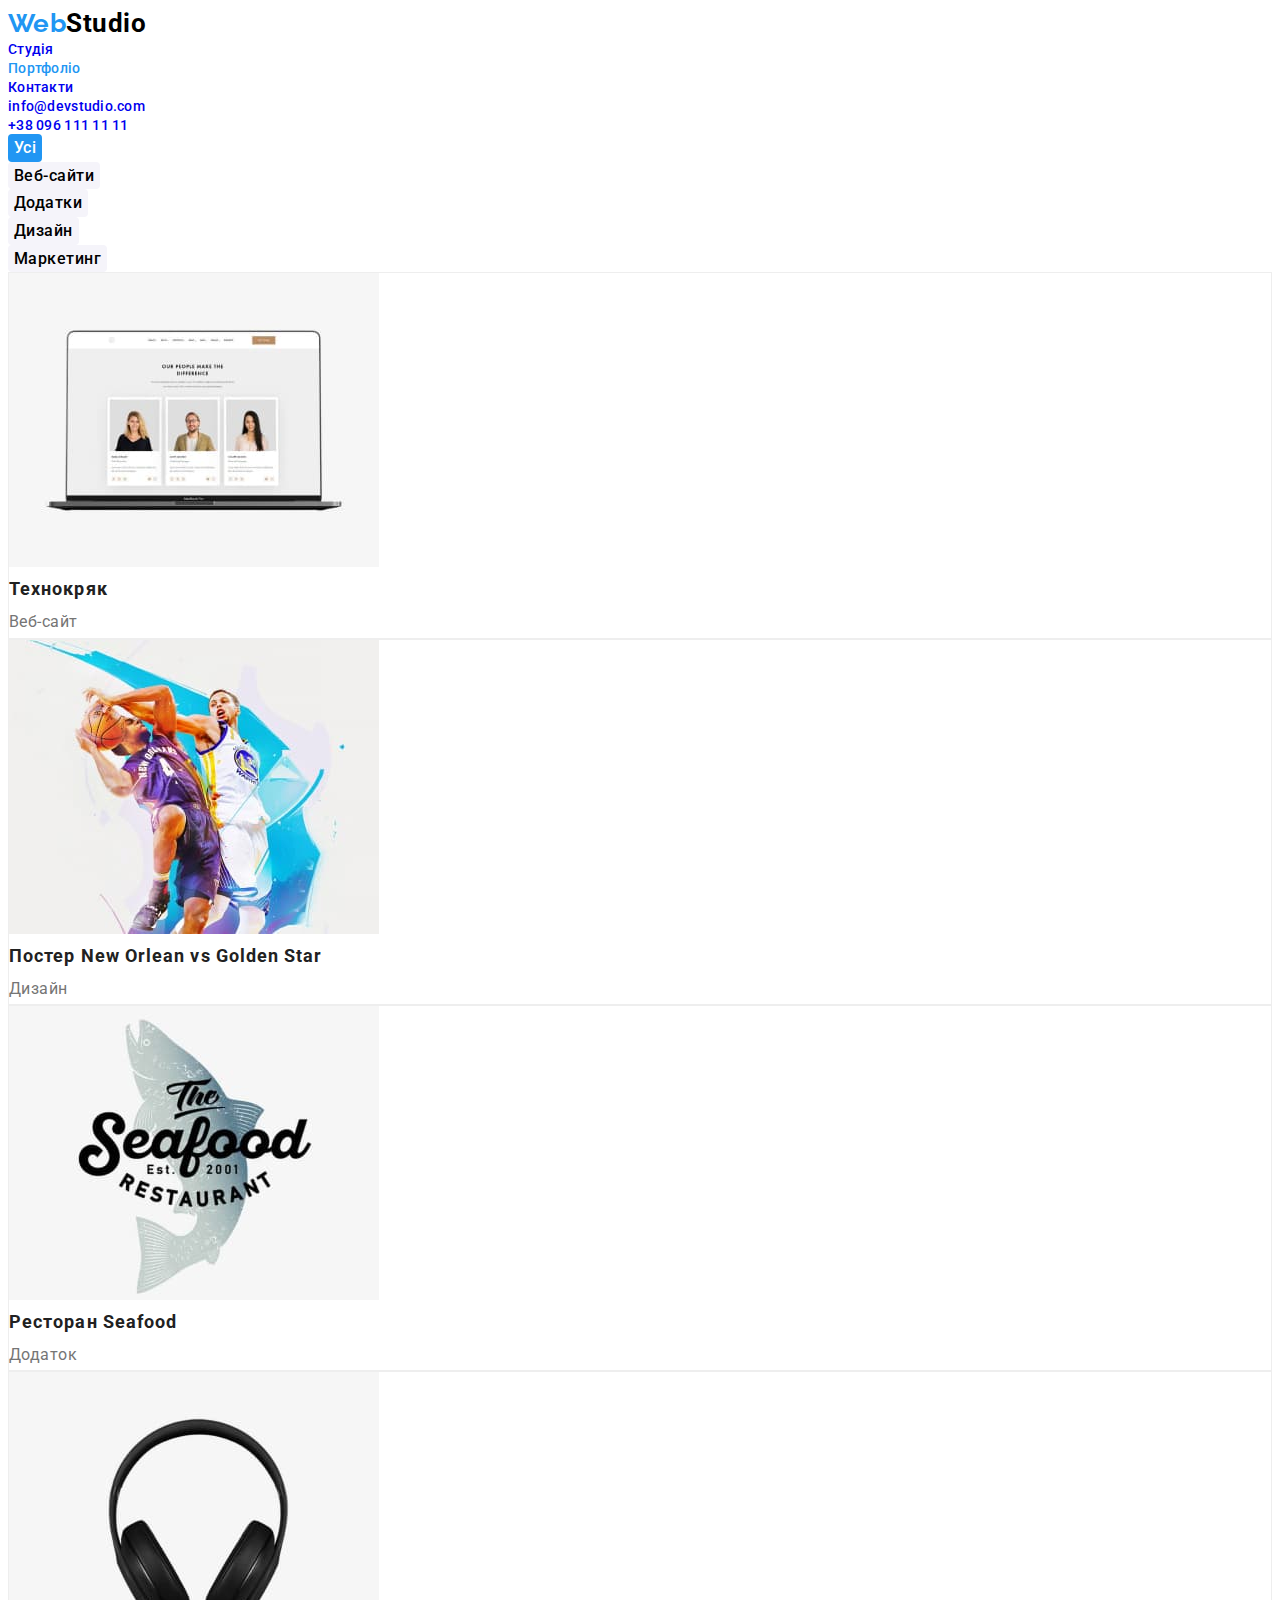
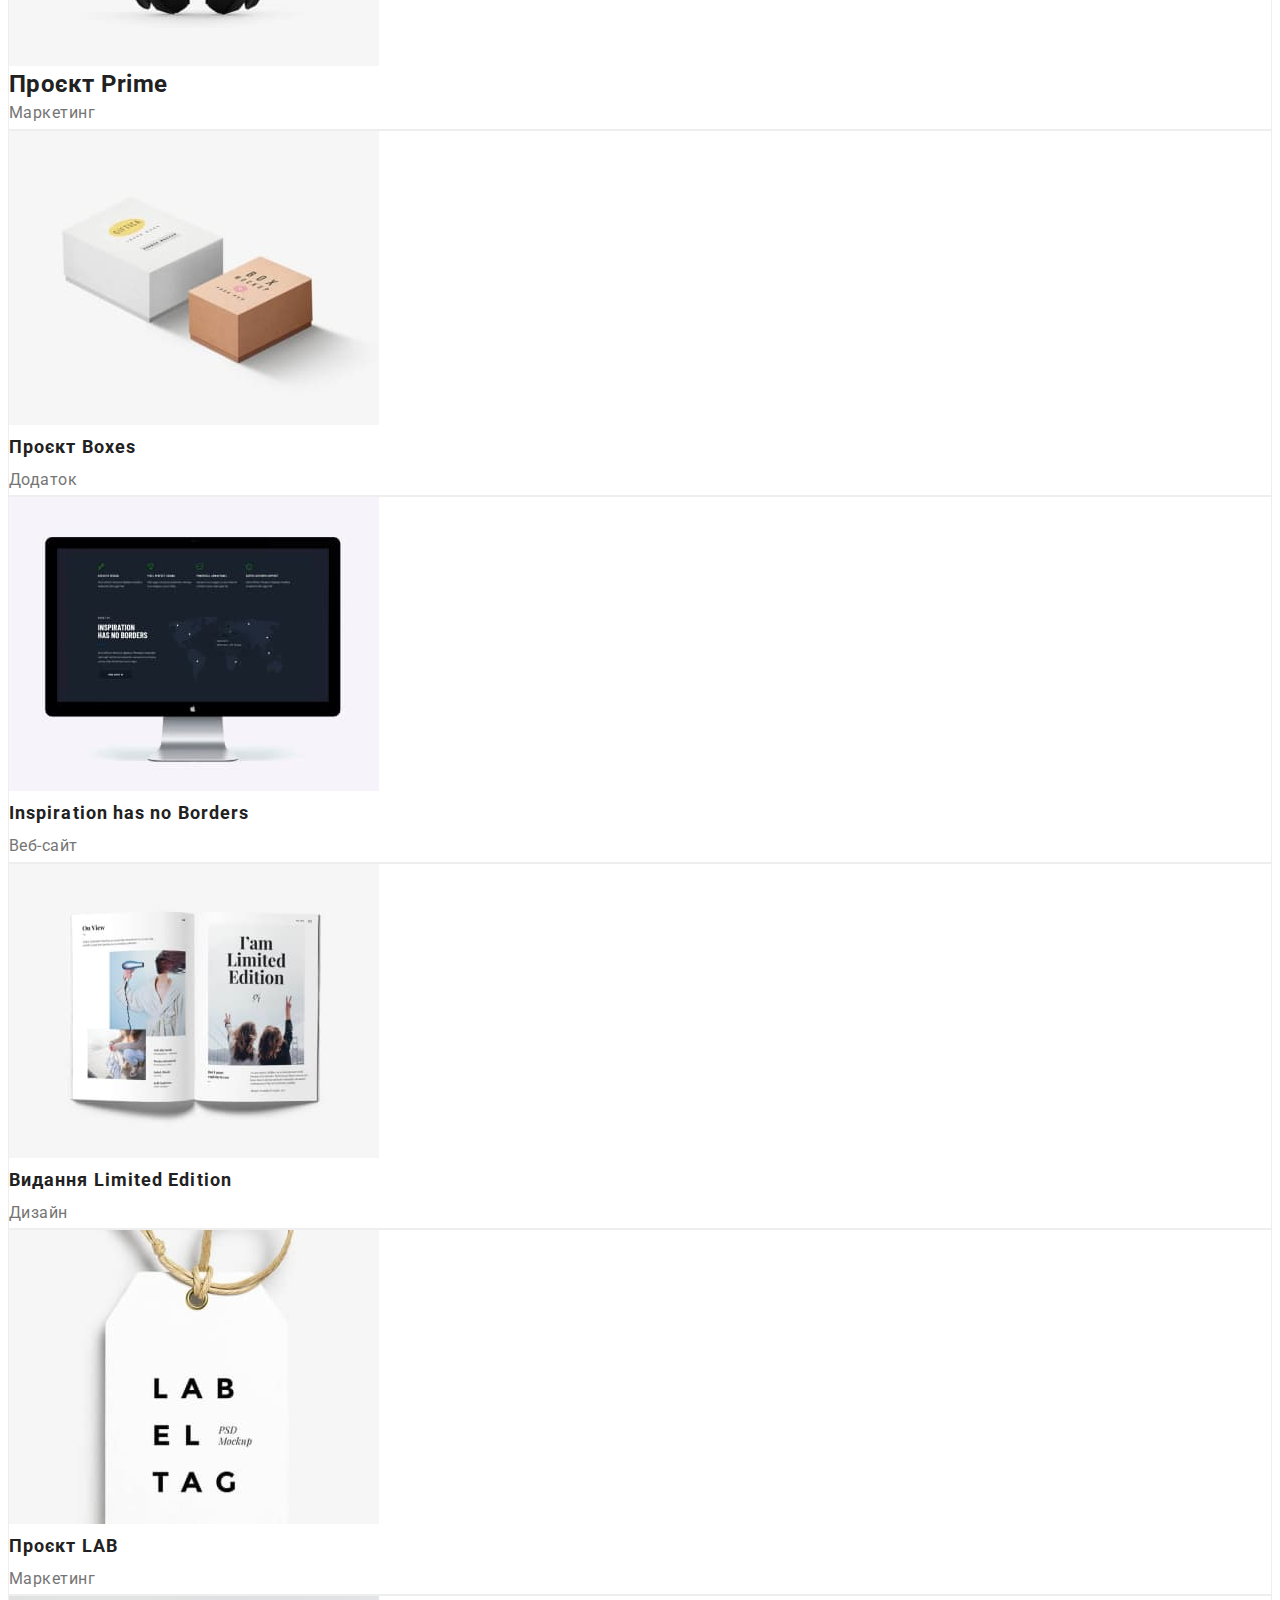
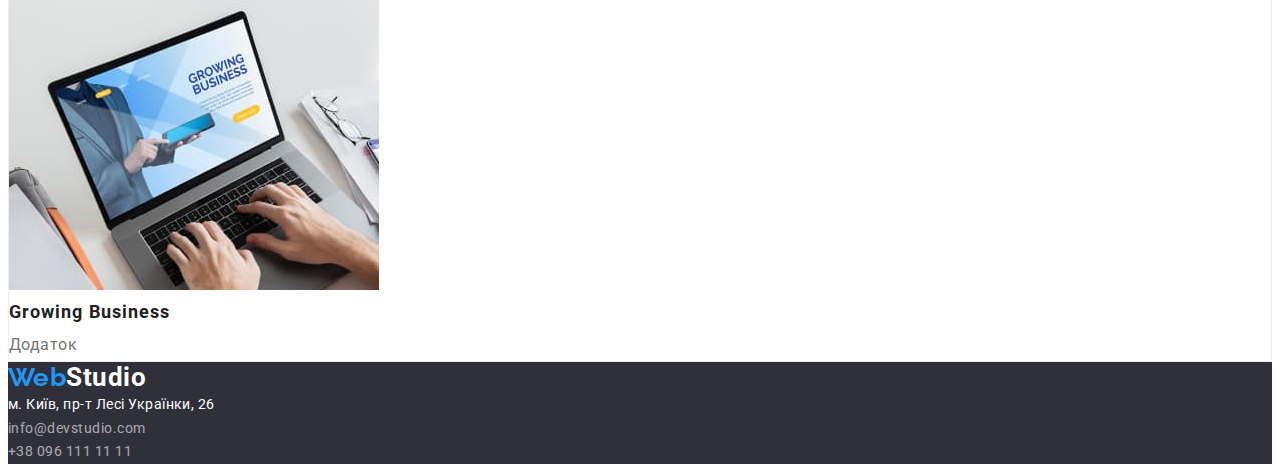
==== portfolio.html @ 6755518f "Initial commit" ====
<!DOCTYPE html>
<html lang="uk">
  <head>
    <meta charset="UTF-8" />
    <meta http-equiv="X-UA-Compatible" content="IE=edge" />
    <meta name="viewport" content="width=device-width, initial-scale=1.0" />
    <title>Portfolio</title>
    <link rel="preconnect" href="https://fonts.gstatic.com" crossorigin />
    <link
      href="https://fonts.googleapis.com/css2?family=Oleo+Script&family=Raleway:wght@700&family=Roboto:wght@400;500;700;900&display=swap"
      rel="stylesheet"
    />
    <link
      rel="stylesheet"
      href="cdnjs.cloudflare.com/ajax/libs/modern-normalize/1.1.0/modern-normalize.min.css"
      integrity="sha512-wpPYUAdjBVSE4KJnH1VR1HeZfpl1ub8YT/NKx4PuQ5NmX2tKuGu6U/JRp5y+Y8XG2tV+wKQpNHVUX03MfMFn9Q=="
      crossorigin="anonymous"
      referrerpolicy="no-referrer"
    />
    <link rel="stylesheet" href="./css/style.css" />
  </head>
  <body>
    <header class="header">
      <nav>
        <a href="./index.html" class="nav-logo link"><span class="nav-span">Web</span>Studio</a>
        <ul class="list">
          <li class="nav-list-item">
            <a href="./index.html" class="nav-list-link nav link">Студія</a>
          </li>
          <li class="nav-list-item">
            <a href="./portfolio.html" class="nav-list-link nav active link">Портфоліо</a>
          </li>
          <li class="nav-list-item"><a href="#" class="nav-list-link nav link">Контакти</a></li>
        </ul>
      </nav>
      <ul class="list">
        <li class="nav-list-item">
          <a href="mailto:info@devstudio.com" class="mail nav link"> info@devstudio.com</a>
        </li>
        <li class="nav-list-item">
          <a href="tel:+380961111111" class="tel nav link">+38 096 111 11 11</a>
        </li>
      </ul>
    </header>
    <main>
      <section class="cards">
        <h1 class="visually-hidden">Портфоліо</h1>
        <ul class="list">
          <li class="btn-list-item"><button type="button" class="btn-one btn current-btn">Усі</button></li>
          <li class="btn-list-item">
            <button type="button" class="btn-two btn">Веб-сайти</button>
          </li>
          <li class="btn-list-item">
            <button type="button" class="btn-three btn">Додатки</button>
          </li>
          <li class="btn-list-item">
            <button type="button" class="btn-four btn">Дизайн</button>
          </li>
          <li class="btn-list-item">
            <button type="button" class="btn-five btn">Маркетинг</button>
          </li>
        </ul>

        <ul class="list">
          <li class="cards-list-item">
            <img src="./images/portfolio/laptop.jpg" alt="laptop" width="370" />
            <h2 class="cards-list-header">Технокряк</h2>
            <p class="cards-list-subtitle">Веб-сайт</p>
          </li>
          <li class="cards-list-item">
            <img src="./images/portfolio/basketball.jpg" alt="poster" width="370" />
            <h2 class="cards-list-header">Постер New Orlean vs Golden Star</h2>
            <p class="cards-list-subtitle">Дизайн</p>
          </li>
          <li class="cards-list-item">
            <img src="./images/portfolio/seefood.jpg" alt="restaurant-logo" width="370" />
            <h2 class="cards-list-header">Ресторан Seafood</h2>
            <p class="cards-list-subtitle">Додаток</p>
          </li>
          <li class="cards-list-item">
            <img src="./images/portfolio/headphones.jpg" alt="headphones" width="370" />
            <h2>Проєкт Prime</h2>
            <p class="cards-list-subtitle">Маркетинг</p>
          </li>
          <li class="cards-list-item">
            <img src="./images/portfolio/box.jpg" alt="box" width="370" />
            <h2 class="cards-list-header">Проєкт Boxes</h2>
            <p class="cards-list-subtitle">Додаток</p>
          </li>
          <li class="cards-list-item">
            <img src="./images/portfolio/monitor.jpg" alt="monitor" width="370" />
            <h2 class="cards-list-header">Inspiration has no Borders</h2>
            <p class="cards-list-subtitle">Веб-сайт</p>
          </li>
          <li class="cards-list-item">
            <img src="./images/portfolio/book.jpg" alt="book" width="370" />
            <h2 class="cards-list-header">Видання Limited Edition</h2>
            <p class="cards-list-subtitle">Дизайн</p>
          </li>
          <li class="cards-list-item">
            <img src="./images/portfolio/tag.jpg" alt="tag" width="370" />
            <h2 class="cards-list-header">Проєкт LAB</h2>
            <p class="cards-list-subtitle">Маркетинг</p>
          </li>
          <li class="cards-list-item">
            <img src="./images/portfolio/mackbook.jpg" alt="mackbook" width="370" />
            <h2 class="cards-list-header">Growing Business</h2>
            <p class="cards-list-subtitle">Додаток</p>
          </li>
        </ul>
      </section>
    </main>

    <footer class="footer">
      <a href="./index.html" class="footer-logo link"><span class="footer-span">Web</span>Studio</a>
      <address class="address">
        <ul class="list">
          <li class="footer-list-item">
            <a
              href="https://www.google.com/maps/place/%D0%B1%D1%83%D0%BB%D1%8C%D0%B2%D0%B0%D1%80+%D0%9B%D0%B5%D1%81%D1%96+%D0%A3%D0%BA%D1%80%D0%B0%D1%97%D0%BD%D0%BA%D0%B8,+26,+%D0%9A%D0%B8%D1%97%D0%B2,+%D0%A3%D0%BA%D1%80%D0%B0%D1%97%D0%BD%D0%B0,+02000/@50.4265807,30.5361971,17z/data=!3m1!4b1!4m5!3m4!1s0x40d4cf0e033ecbe9:0x57a4dffefec77da0!8m2!3d50.4265807!4d30.5383858"
              class="footer-list-address f-nav link"
              target="_blank"
              rel="noopener noreferrer nofollow"
              >м. Київ, пр-т Лесі Українки, 26</a
            >
          </li>

          <li class="footer-list-item">
            <a href="mailto:info@devstudio.com" class="footer-list-link f-nav link" lang="en">info@devstudio.com</a>
          </li>
          <li class="footer-list-item">
            <a href="tel:+380961111111" class="footer-list-link f-nav link">+38 096 111 11 11</a>
          </li>
        </ul>
      </address>
    </footer>
  </body>
</html>
---- css/style.css ----
:root {
  /* color */
  --main-dark: #212121;
  --main-light: #757575;
  --main-white: #ffffff;
  --main-hover: #2196f3;
  --btn-light: #f5f4fa;
  --bg-sol: #2f303a;

  --main-background-color: #e5e5e5;
  --card-border-color: #eeeeee;

  --main-font: 'Roboto', sans-serif;
  --secondary-font: 'Raleway', sans-serif;
}
/* reset */
h1,
h2,
h3,
ul,
li,
p {
  margin: 0;
  padding: 0;
}
body {
  font-family: var(--main-font);
  color: var(--main-dark);
  letter-spacing: 0.03em;
}
.list {
  list-style: none;
}
.link {
  text-decoration: none;
}
/* header */
.header-container {
  border-bottom: 1px solid #ececec;
}
.container {
  width: 1200px;
  padding-left: 15px;
  padding-right: 15px;
  margin-left: auto;
  margin-right: auto;

  outline: 2px solid red;
}
.nav-container {
}
.nav-logo {
  font-weight: 700;
  font-size: 26px;
  line-height: 1.2;

  color: #000;
}
.nav-span {
  font-family: var(--secondary-font);

  color: var(--main-hover);
}
.nav {
  font-weight: 500;
  font-size: 14px;
  line-height: 1.2;
  letter-spacing: 0.02em;
}
.nav-list {
}
.nav-list__item {
}
.nav-list__link {
  color: var(--main-dark);
}
.contact-list__mail {
  color: var(--main-light);
}
.contact-list__tel {
  color: var(--main-light);
}
.nav:focus,
.nav:hover,
.active {
  color: var(--main-hover);
}
/* main */
/* solutions */
.solutions {
  background-color: var(--bg-sol);
}
.solutions-header {
  font-weight: 900;
  font-size: 44px;
  line-height: 1.4;
  text-align: center;
  letter-spacing: 0.06em;
  text-transform: uppercase;

  color: #ffffff;
}
.solutions-button {
  font-family: var(--main-font);
  cursor: pointer;
  font-weight: 700;
  font-size: 16px;
  line-height: 1.9;
  letter-spacing: 0.06em;

  box-shadow: 0px 4px 4px rgba(0, 0, 0, 0.15);
  border-radius: 4px;
  border: none;

  color: #ffffff;
  background-color: var(--main-hover);
}
.solutions-button:hover,
.solutions-button:focus {
  background-color: #188ce8;
}
/* advantages */
.visually-hidden {
  position: absolute;
  white-space: nowrap;
  width: 1px;
  height: 1px;
  overflow: hidden;
  border: 0;
  padding: 0;
  clip: rect(0 0 0 0);
  clip-path: inset(50%);
  margin: -1px;
}
.advantages {
}
.list {
}
.advantages-list-item {
}
.advantages-header {
  font-weight: 700;
  font-size: 14px;
  line-height: 1.2;
  text-transform: uppercase;
}
.advantages-subtitle {
  font-size: 14px;
  line-height: 1.7;

  color: var(--main-light);
}
/* work */
.work-header {
  font-weight: 700;
  font-size: 36px;
  line-height: 1.2;
  text-align: center;

  color: #212121;
}
.list {
}
.work-list-item {
}
/* team */
.team {
  background-color: #f5f4fa;
}
.team-header {
  font-weight: 700;
  font-size: 36px;
  line-height: 1.2;
  text-align: center;
  letter-spacing: 0.03em;
}
.list {
}
.team-list-item {
  box-shadow: 0px 1px 3px rgba(0, 0, 0, 0.12), 0px 1px 1px rgba(0, 0, 0, 0.14), 0px 2px 1px rgba(0, 0, 0, 0.2);
  border-radius: 0px 0px 4px 4px;

  background-color: var(--main-white);
}
.team-list-header {
  font-weight: 500;
  font-size: 16px;
  line-height: 1.2;

  text-align: center;
}
.team-list-subtitle {
  font-size: 16px;
  line-height: 1.2;

  text-align: center;

  color: #757575;
}
/* footer */
.footer {
  background-color: #2f303a;
}
.footer-logo {
  font-weight: 700;
  font-size: 26px;
  line-height: 1.2;

  color: var(--main-white);
}
.footer-span {
  font-family: var(--secondary-font);

  color: var(--main-hover);
}
.address {
}
.list {
}
.f-nav {
  font-size: 14px;
  line-height: 1.7;
}
.f-nav:hover,
.f-nav:focus {
  color: var(--main-hover);
}
.footer-list-item {
}
.footer-list-address {
  font-style: normal;

  color: var(--main-white);
}
.footer-list-link {
  font-style: normal;
  color: rgba(255, 255, 255, 0.6);
}

/* Portfolio */
.cards {
}
.visually-hidden {
  position: absolute;
  white-space: nowrap;
  width: 1px;
  height: 1px;
  overflow: hidden;
  border: 0;
  padding: 0;
  clip: rect(0 0 0 0);
  clip-path: inset(50%);
  margin: -1px;
}
.btn-list-item {
}
.btn {
  font-family: var(--main-font);
  cursor: pointer;
  font-weight: 500;
  font-size: 16px;
  line-height: 1.6;
  letter-spacing: 0.03em;

  background-color: #f5f4fa;
  border-radius: 4px;
  border: none;
}
.btn:hover,
.btn:focus {
  background-color: var(--main-hover);
  color: var(--main-white);
}
.current-btn {
  background-color: var(--main-hover);
  color: var(--main-white);
}
.current-btn:hover,
.current-btn:focus {
  background-color: #188ce8;
}
/* cards */
.list {
}
.cards-list-item {
  background: #ffffff;
  border: 1px solid #eeeeee;
}
.cards-list-header {
  font-weight: 700;
  font-size: 18px;
  line-height: 2;

  letter-spacing: 0.06em;
}
.cards-list-subtitle {
  font-size: 16px;
  line-height: 1.9;

  letter-spacing: 0.03em;

  color: #757575;
}
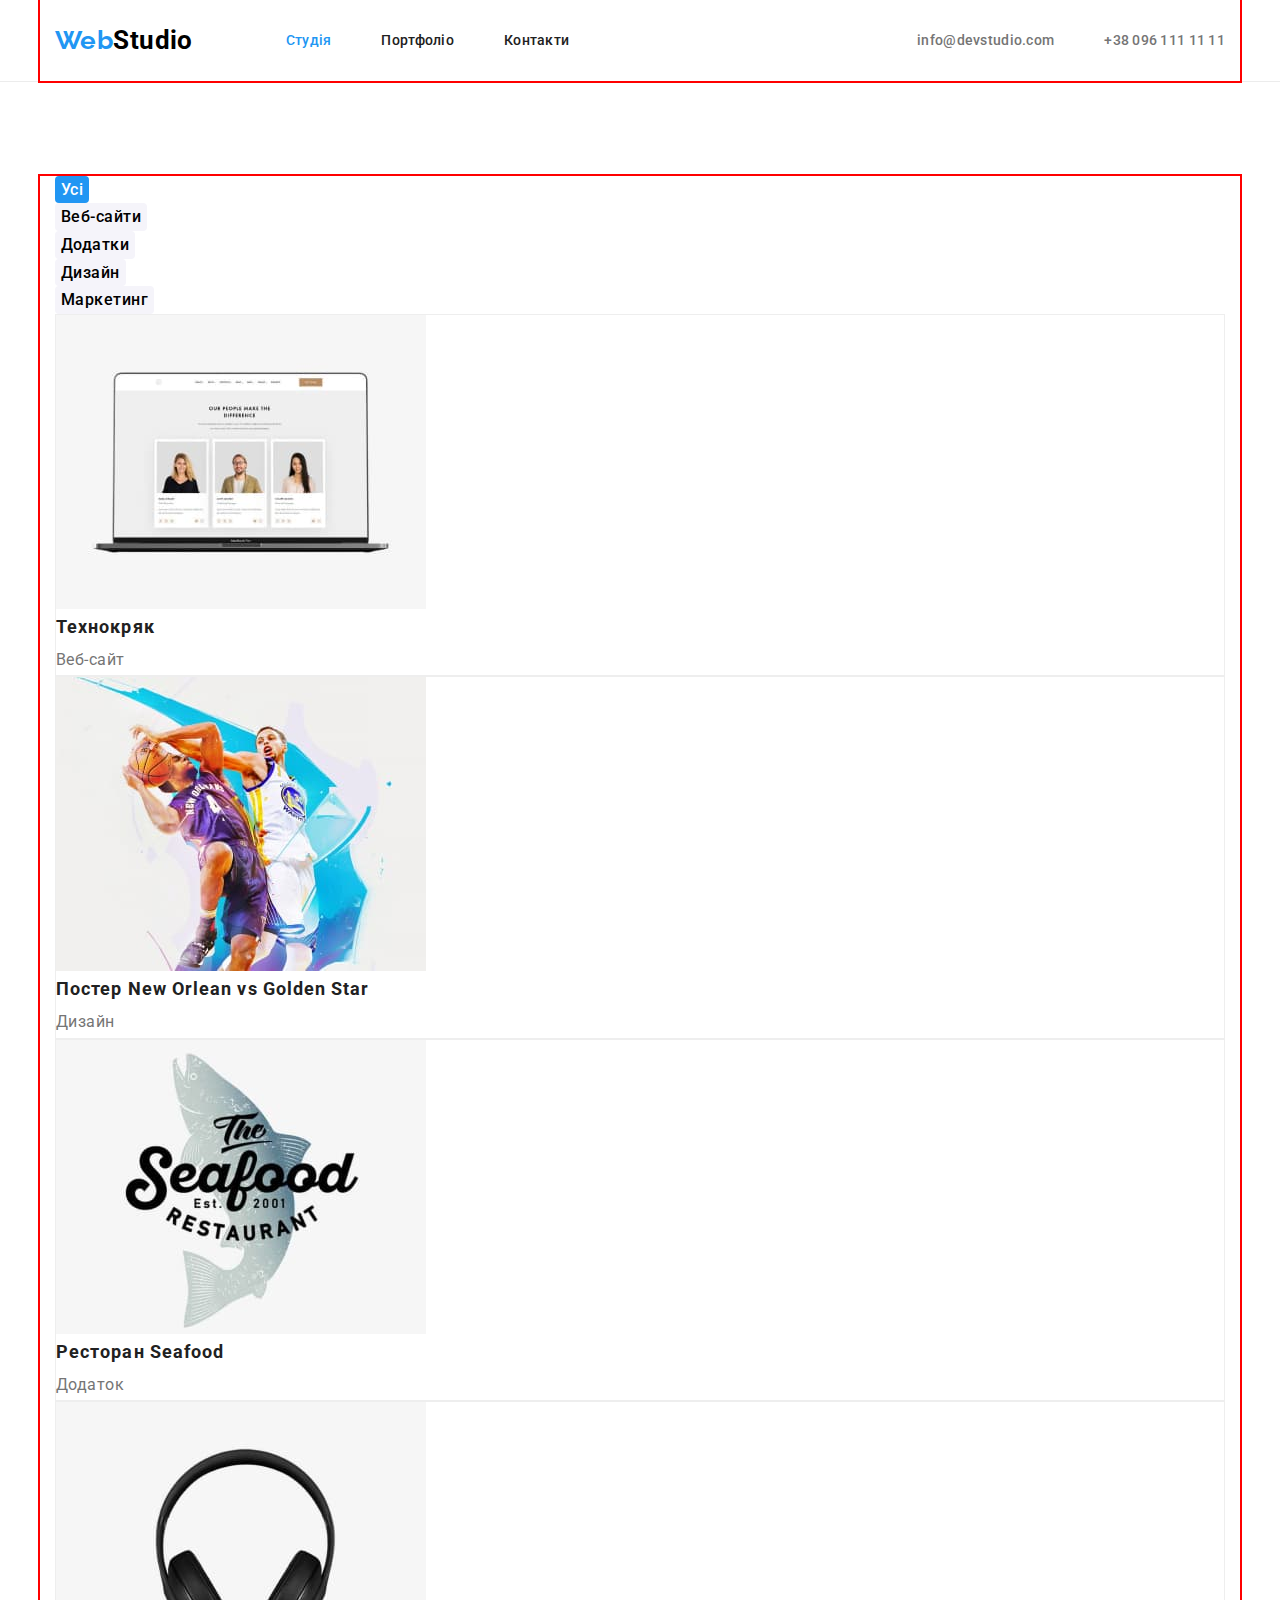
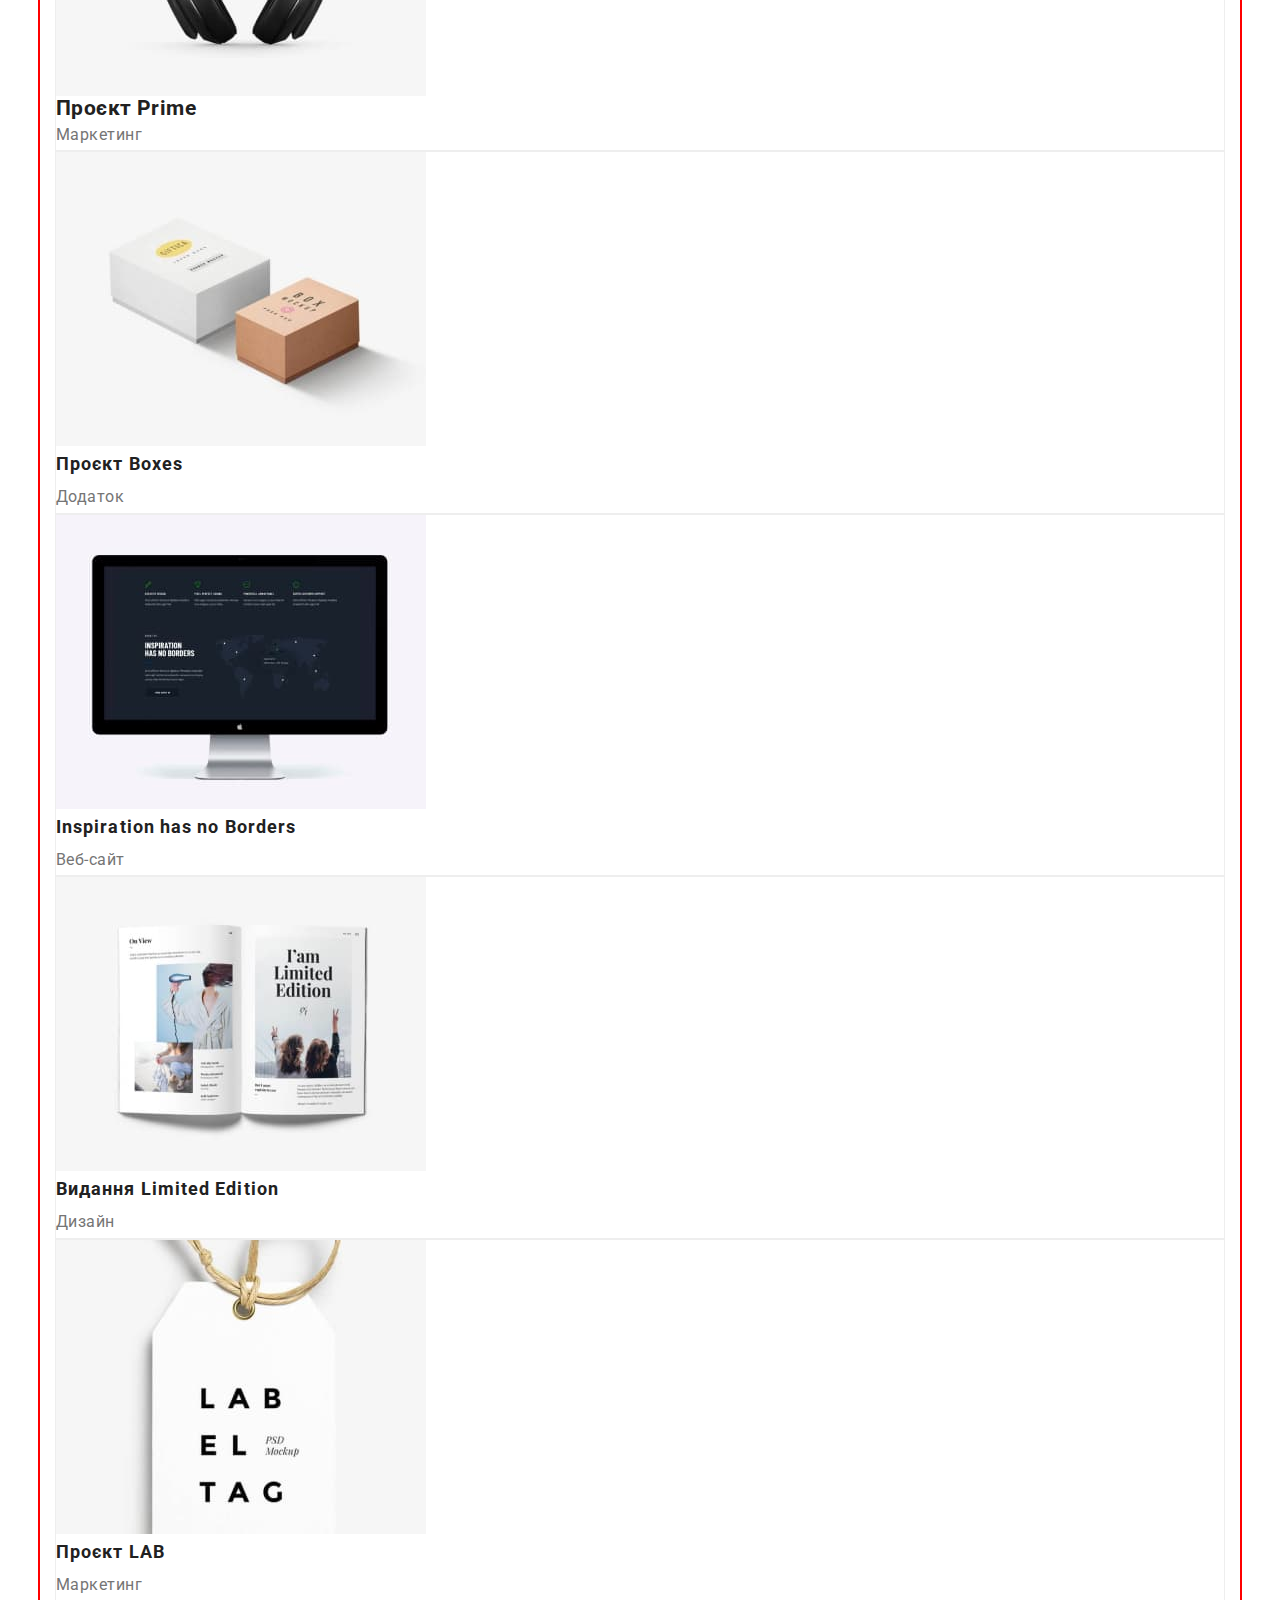
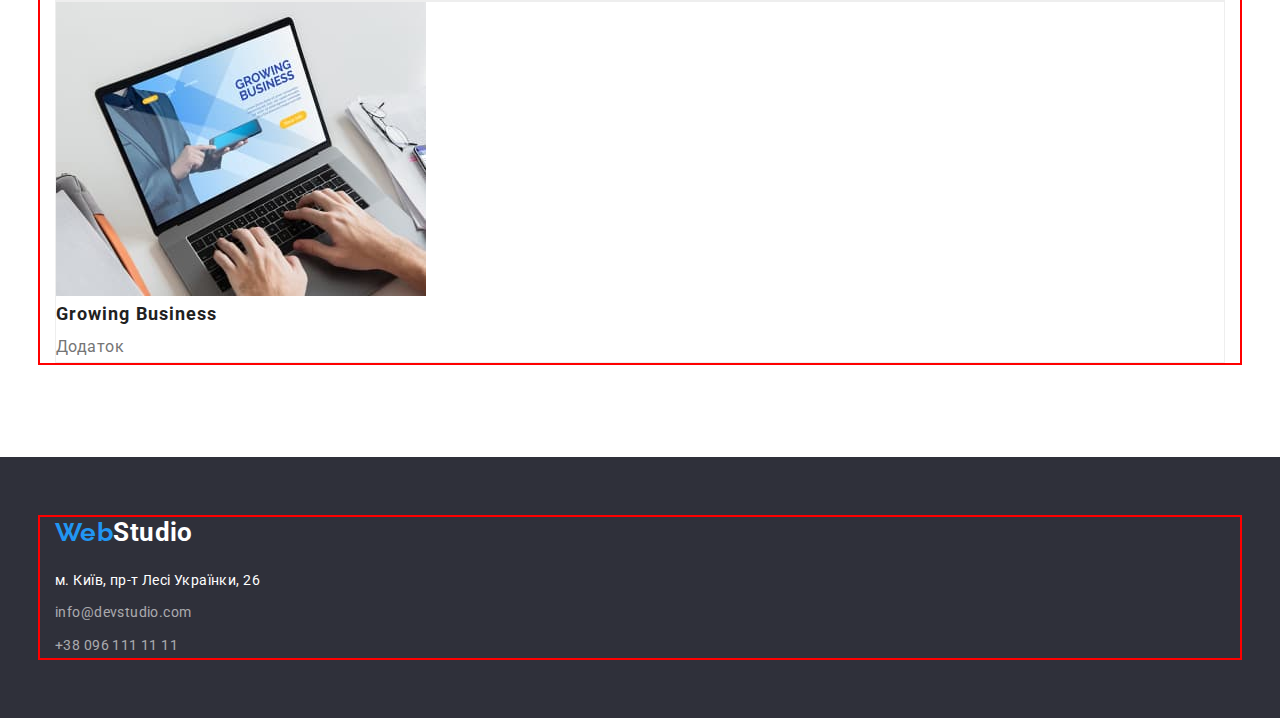
==== commit 4913f4da: "updated styles to file index html" ====
--- a/portfolio.html
+++ b/portfolio.html
@@ -12,127 +12,137 @@
     />
     <link
       rel="stylesheet"
-      href="cdnjs.cloudflare.com/ajax/libs/modern-normalize/1.1.0/modern-normalize.min.css"
-      integrity="sha512-wpPYUAdjBVSE4KJnH1VR1HeZfpl1ub8YT/NKx4PuQ5NmX2tKuGu6U/JRp5y+Y8XG2tV+wKQpNHVUX03MfMFn9Q=="
-      crossorigin="anonymous"
-      referrerpolicy="no-referrer"
+      href="https://cdnjs.cloudflare.com/ajax/libs/modern-normalize/1.1.0/modern-normalize.min.css"
     />
     <link rel="stylesheet" href="./css/style.css" />
   </head>
   <body>
-    <header class="header">
-      <nav>
-        <a href="./index.html" class="nav-logo link"><span class="nav-span">Web</span>Studio</a>
-        <ul class="list">
-          <li class="nav-list-item">
-            <a href="./index.html" class="nav-list-link nav link">Студія</a>
+    <header class="header border">
+      <div class="container header-container">
+        <nav class="nav-container">
+          <a href="./index.html" class="nav-logo link"><span class="nav-span">Web</span>Studio</a>
+          <ul class="nav-list list">
+            <li class="nav-list__item">
+              <a href="./index.html" class="nav-list__link nav active link">Студія</a>
+            </li>
+            <li class="nav-list__item">
+              <a href="./portfolio.html" class="nav-list__link nav link">Портфоліо</a>
+            </li>
+            <li class="nav-list__item">
+              <a href="#" class="nav-list__link nav link">Контакти</a>
+            </li>
+          </ul>
+        </nav>
+        <ul class="contact-list list">
+          <li class="contact-list__item">
+            <a href="mailto:info@devstudio.com" class="contact-list__mail nav link"> info@devstudio.com</a>
           </li>
-          <li class="nav-list-item">
-            <a href="./portfolio.html" class="nav-list-link nav active link">Портфоліо</a>
-          </li>
-          <li class="nav-list-item"><a href="#" class="nav-list-link nav link">Контакти</a></li>
-        </ul>
-      </nav>
-      <ul class="list">
-        <li class="nav-list-item">
-          <a href="mailto:info@devstudio.com" class="mail nav link"> info@devstudio.com</a>
-        </li>
-        <li class="nav-list-item">
-          <a href="tel:+380961111111" class="tel nav link">+38 096 111 11 11</a>
-        </li>
-      </ul>
-    </header>
-    <main>
-      <section class="cards">
-        <h1 class="visually-hidden">Портфоліо</h1>
-        <ul class="list">
-          <li class="btn-list-item"><button type="button" class="btn-one btn current-btn">Усі</button></li>
-          <li class="btn-list-item">
-            <button type="button" class="btn-two btn">Веб-сайти</button>
-          </li>
-          <li class="btn-list-item">
-            <button type="button" class="btn-three btn">Додатки</button>
-          </li>
-          <li class="btn-list-item">
-            <button type="button" class="btn-four btn">Дизайн</button>
-          </li>
-          <li class="btn-list-item">
-            <button type="button" class="btn-five btn">Маркетинг</button>
+          <li class="contact-list__item">
+            <a href="tel:+380961111111" class="contact-list__tel nav link">+38 096 111 11 11</a>
           </li>
         </ul>
+      </div>
+    </header>
 
-        <ul class="list">
-          <li class="cards-list-item">
-            <img src="./images/portfolio/laptop.jpg" alt="laptop" width="370" />
-            <h2 class="cards-list-header">Технокряк</h2>
-            <p class="cards-list-subtitle">Веб-сайт</p>
-          </li>
-          <li class="cards-list-item">
-            <img src="./images/portfolio/basketball.jpg" alt="poster" width="370" />
-            <h2 class="cards-list-header">Постер New Orlean vs Golden Star</h2>
-            <p class="cards-list-subtitle">Дизайн</p>
-          </li>
-          <li class="cards-list-item">
-            <img src="./images/portfolio/seefood.jpg" alt="restaurant-logo" width="370" />
-            <h2 class="cards-list-header">Ресторан Seafood</h2>
-            <p class="cards-list-subtitle">Додаток</p>
-          </li>
-          <li class="cards-list-item">
-            <img src="./images/portfolio/headphones.jpg" alt="headphones" width="370" />
-            <h2>Проєкт Prime</h2>
-            <p class="cards-list-subtitle">Маркетинг</p>
-          </li>
-          <li class="cards-list-item">
-            <img src="./images/portfolio/box.jpg" alt="box" width="370" />
-            <h2 class="cards-list-header">Проєкт Boxes</h2>
-            <p class="cards-list-subtitle">Додаток</p>
-          </li>
-          <li class="cards-list-item">
-            <img src="./images/portfolio/monitor.jpg" alt="monitor" width="370" />
-            <h2 class="cards-list-header">Inspiration has no Borders</h2>
-            <p class="cards-list-subtitle">Веб-сайт</p>
-          </li>
-          <li class="cards-list-item">
-            <img src="./images/portfolio/book.jpg" alt="book" width="370" />
-            <h2 class="cards-list-header">Видання Limited Edition</h2>
-            <p class="cards-list-subtitle">Дизайн</p>
-          </li>
-          <li class="cards-list-item">
-            <img src="./images/portfolio/tag.jpg" alt="tag" width="370" />
-            <h2 class="cards-list-header">Проєкт LAB</h2>
-            <p class="cards-list-subtitle">Маркетинг</p>
-          </li>
-          <li class="cards-list-item">
-            <img src="./images/portfolio/mackbook.jpg" alt="mackbook" width="370" />
-            <h2 class="cards-list-header">Growing Business</h2>
-            <p class="cards-list-subtitle">Додаток</p>
-          </li>
-        </ul>
+    <main>
+      <section class="section cards">
+        <div class="container">
+          <h1 class="visually-hidden">Портфоліо</h1>
+          <ul class="btn-list list">
+            <li class="btn-list__item"><button type="button" class="btn-list__one btn current-btn">Усі</button></li>
+            <li class="btn-list__item">
+              <button type="button" class="btn-list__two btn">Веб-сайти</button>
+            </li>
+            <li class="btn-list__item">
+              <button type="button" class="btn-list__three btn">Додатки</button>
+            </li>
+            <li class="btn-list__item">
+              <button type="button" class="btn-list__four btn">Дизайн</button>
+            </li>
+            <li class="btn-list__item">
+              <button type="button" class="btn-list__five btn">Маркетинг</button>
+            </li>
+          </ul>
+
+          <ul class="list">
+            <li class="cards-list-item">
+              <img src="./images/portfolio/laptop.jpg" alt="laptop" width="370" />
+              <h2 class="cards-list-header">Технокряк</h2>
+              <p class="cards-list-subtitle">Веб-сайт</p>
+            </li>
+            <li class="cards-list-item">
+              <img src="./images/portfolio/basketball.jpg" alt="poster" width="370" />
+              <h2 class="cards-list-header">Постер New Orlean vs Golden Star</h2>
+              <p class="cards-list-subtitle">Дизайн</p>
+            </li>
+            <li class="cards-list-item">
+              <img src="./images/portfolio/seefood.jpg" alt="restaurant-logo" width="370" />
+              <h2 class="cards-list-header">Ресторан Seafood</h2>
+              <p class="cards-list-subtitle">Додаток</p>
+            </li>
+            <li class="cards-list-item">
+              <img src="./images/portfolio/headphones.jpg" alt="headphones" width="370" />
+              <h2>Проєкт Prime</h2>
+              <p class="cards-list-subtitle">Маркетинг</p>
+            </li>
+            <li class="cards-list-item">
+              <img src="./images/portfolio/box.jpg" alt="box" width="370" />
+              <h2 class="cards-list-header">Проєкт Boxes</h2>
+              <p class="cards-list-subtitle">Додаток</p>
+            </li>
+            <li class="cards-list-item">
+              <img src="./images/portfolio/monitor.jpg" alt="monitor" width="370" />
+              <h2 class="cards-list-header">Inspiration has no Borders</h2>
+              <p class="cards-list-subtitle">Веб-сайт</p>
+            </li>
+            <li class="cards-list-item">
+              <img src="./images/portfolio/book.jpg" alt="book" width="370" />
+              <h2 class="cards-list-header">Видання Limited Edition</h2>
+              <p class="cards-list-subtitle">Дизайн</p>
+            </li>
+            <li class="cards-list-item">
+              <img src="./images/portfolio/tag.jpg" alt="tag" width="370" />
+              <h2 class="cards-list-header">Проєкт LAB</h2>
+              <p class="cards-list-subtitle">Маркетинг</p>
+            </li>
+            <li class="cards-list-item">
+              <img src="./images/portfolio/mackbook.jpg" alt="mackbook" width="370" />
+              <h2 class="cards-list-header">Growing Business</h2>
+              <p class="cards-list-subtitle">Додаток</p>
+            </li>
+          </ul>
+        </div>
       </section>
     </main>
 
-    <footer class="footer">
-      <a href="./index.html" class="footer-logo link"><span class="footer-span">Web</span>Studio</a>
-      <address class="address">
-        <ul class="list">
-          <li class="footer-list-item">
-            <a
-              href="https://www.google.com/maps/place/%D0%B1%D1%83%D0%BB%D1%8C%D0%B2%D0%B0%D1%80+%D0%9B%D0%B5%D1%81%D1%96+%D0%A3%D0%BA%D1%80%D0%B0%D1%97%D0%BD%D0%BA%D0%B8,+26,+%D0%9A%D0%B8%D1%97%D0%B2,+%D0%A3%D0%BA%D1%80%D0%B0%D1%97%D0%BD%D0%B0,+02000/@50.4265807,30.5361971,17z/data=!3m1!4b1!4m5!3m4!1s0x40d4cf0e033ecbe9:0x57a4dffefec77da0!8m2!3d50.4265807!4d30.5383858"
-              class="footer-list-address f-nav link"
-              target="_blank"
-              rel="noopener noreferrer nofollow"
-              >м. Київ, пр-т Лесі Українки, 26</a
-            >
-          </li>
+     <footer class="footer">
+      <div class="container">
+        <a href="./index.html" class="footer-logo link"><span class="footer-span">Web</span>Studio</a>
+        <address class="address">
+          <ul class="list">
+            <li class="footer-list__item">
+              <a
+                href="https://www.google.com/maps/place/%D0%B1%D1%83%D0%BB%D1%8C%D0%B2%D0%B0%D1%80+%D0%9B%D0%B5%D1%81%D1%96+%D0%A3%D0%BA%D1%80%D0%B0%D1%97%D0%BD%D0%BA%D0%B8,+26,+%D0%9A%D0%B8%D1%97%D0%B2,+%D0%A3%D0%BA%D1%80%D0%B0%D1%97%D0%BD%D0%B0,+02000/@50.4265807,30.5361971,17z/data=!3m1!4b1!4m5!3m4!1s0x40d4cf0e033ecbe9:0x57a4dffefec77da0!8m2!3d50.4265807!4d30.5383858"
+                class="footer-list__address f-nav link"
+                target="_blank"
+                rel="noopener noreferrer nofollow"
+                >м. Київ, пр-т Лесі Українки, 26</a
+              >
+            </li>
 
-          <li class="footer-list-item">
-            <a href="mailto:info@devstudio.com" class="footer-list-link f-nav link" lang="en">info@devstudio.com</a>
-          </li>
-          <li class="footer-list-item">
-            <a href="tel:+380961111111" class="footer-list-link f-nav link">+38 096 111 11 11</a>
-          </li>
-        </ul>
-      </address>
+            <li class="footer-list__item">
+              <a href="mailto:info@devstudio.com" class="footer-list__link f-nav link" lang="en">info@devstudio.com</a>
+            </li>
+            <li class="footer-list__item">
+              <a href="tel:+380961111111" class="footer-list__link f-nav link">+38 096 111 11 11</a>
+            </li>
+          </ul>
+        </address>
+      </div>
+    </footer>
+          </ul>
+        </address>
+      </div>
     </footer>
   </body>
 </html>
--- a/css/style.css
+++ b/css/style.css
@@ -12,6 +12,14 @@
 
   --main-font: 'Roboto', sans-serif;
   --secondary-font: 'Raleway', sans-serif;
+}
+body {
+  font-family: var(--main-font);
+  font-size: 14px;
+
+  letter-spacing: 0.03em;
+  color: var(--main-dark);
+  background-color: var(--main-white);
 }
 /* reset */
 h1,
@@ -23,10 +31,11 @@
   margin: 0;
   padding: 0;
 }
-body {
-  font-family: var(--main-font);
-  color: var(--main-dark);
-  letter-spacing: 0.03em;
+/* utils */
+img {
+  display: block;
+  max-width: 100%;
+  height: auto;
 }
 .list {
   list-style: none;
@@ -34,9 +43,9 @@
 .link {
   text-decoration: none;
 }
-/* header */
-.header-container {
-  border-bottom: 1px solid #ececec;
+.section {
+  padding-top: 94px;
+  padding-bottom: 94px;
 }
 .container {
   width: 1200px;
@@ -47,12 +56,28 @@
 
   outline: 2px solid red;
 }
+
+/* header */
+.header {
+}
+.border {
+  border-bottom: 1px solid #ececec;
+}
+.header-container {
+  display: flex;
+  align-items: center;
+}
 .nav-container {
+  margin-right: auto;
+  display: flex;
+  align-items: center;
 }
 .nav-logo {
   font-weight: 700;
   font-size: 26px;
   line-height: 1.2;
+
+  margin-right: 93px;
 
   color: #000;
 }
@@ -63,22 +88,43 @@
 }
 .nav {
   font-weight: 500;
-  font-size: 14px;
   line-height: 1.2;
   letter-spacing: 0.02em;
 }
+
 .nav-list {
+  display: flex;
+  gap: 50px;
+  align-items: center;
 }
 .nav-list__item {
 }
 .nav-list__link {
   color: var(--main-dark);
+
+  display: block;
+  padding-top: 32px;
+  padding-bottom: 32px;
+}
+
+.contact-list {
+  display: flex;
+  align-items: center;
+}
+.contact-list__item {
 }
 .contact-list__mail {
   color: var(--main-light);
+
+  margin-right: 50px;
+  padding-top: 32px;
+  padding-bottom: 32px;
 }
 .contact-list__tel {
   color: var(--main-light);
+
+  padding-top: 32px;
+  padding-bottom: 32px;
 }
 .nav:focus,
 .nav:hover,
@@ -88,9 +134,19 @@
 /* main */
 /* solutions */
 .solutions {
-  background-color: var(--bg-sol);
-}
-.solutions-header {
+  background-color: #2f303a;
+  text-align: center;
+
+  padding-top: 200px;
+  padding-bottom: 200px;
+
+  /* outline: 2px solid red; */
+}
+.solutions__header {
+  width: 696px;
+  display: inline-block;
+  margin-bottom: 30px;
+
   font-weight: 900;
   font-size: 44px;
   line-height: 1.4;
@@ -98,9 +154,9 @@
   letter-spacing: 0.06em;
   text-transform: uppercase;
 
-  color: #ffffff;
-}
-.solutions-button {
+  color: var(--main-white);
+}
+.solutions__button {
   font-family: var(--main-font);
   cursor: pointer;
   font-weight: 700;
@@ -108,17 +164,23 @@
   line-height: 1.9;
   letter-spacing: 0.06em;
 
+  display: block;
+  padding: 10px 32px;
+  margin-right: auto;
+  margin-left: auto;
+
   box-shadow: 0px 4px 4px rgba(0, 0, 0, 0.15);
   border-radius: 4px;
   border: none;
 
-  color: #ffffff;
+  color: var(--main-white);
   background-color: var(--main-hover);
 }
 .solutions-button:hover,
 .solutions-button:focus {
   background-color: #188ce8;
 }
+
 /* advantages */
 .visually-hidden {
   position: absolute;
@@ -132,114 +194,7 @@
   clip-path: inset(50%);
   margin: -1px;
 }
-.advantages {
-}
-.list {
-}
-.advantages-list-item {
-}
-.advantages-header {
-  font-weight: 700;
-  font-size: 14px;
-  line-height: 1.2;
-  text-transform: uppercase;
-}
-.advantages-subtitle {
-  font-size: 14px;
-  line-height: 1.7;
-
-  color: var(--main-light);
-}
-/* work */
-.work-header {
-  font-weight: 700;
-  font-size: 36px;
-  line-height: 1.2;
-  text-align: center;
-
-  color: #212121;
-}
-.list {
-}
-.work-list-item {
-}
-/* team */
-.team {
-  background-color: #f5f4fa;
-}
-.team-header {
-  font-weight: 700;
-  font-size: 36px;
-  line-height: 1.2;
-  text-align: center;
-  letter-spacing: 0.03em;
-}
-.list {
-}
-.team-list-item {
-  box-shadow: 0px 1px 3px rgba(0, 0, 0, 0.12), 0px 1px 1px rgba(0, 0, 0, 0.14), 0px 2px 1px rgba(0, 0, 0, 0.2);
-  border-radius: 0px 0px 4px 4px;
-
-  background-color: var(--main-white);
-}
-.team-list-header {
-  font-weight: 500;
-  font-size: 16px;
-  line-height: 1.2;
-
-  text-align: center;
-}
-.team-list-subtitle {
-  font-size: 16px;
-  line-height: 1.2;
-
-  text-align: center;
-
-  color: #757575;
-}
-/* footer */
-.footer {
-  background-color: #2f303a;
-}
-.footer-logo {
-  font-weight: 700;
-  font-size: 26px;
-  line-height: 1.2;
-
-  color: var(--main-white);
-}
-.footer-span {
-  font-family: var(--secondary-font);
-
-  color: var(--main-hover);
-}
-.address {
-}
-.list {
-}
-.f-nav {
-  font-size: 14px;
-  line-height: 1.7;
-}
-.f-nav:hover,
-.f-nav:focus {
-  color: var(--main-hover);
-}
-.footer-list-item {
-}
-.footer-list-address {
-  font-style: normal;
-
-  color: var(--main-white);
-}
-.footer-list-link {
-  font-style: normal;
-  color: rgba(255, 255, 255, 0.6);
-}
-
-/* Portfolio */
-.cards {
-}
+/* advantages */
 .visually-hidden {
   position: absolute;
   white-space: nowrap;
@@ -252,7 +207,127 @@
   clip-path: inset(50%);
   margin: -1px;
 }
-.btn-list-item {
+
+.advantages-list {
+  display: flex;
+  gap: 30px;
+}
+.advantages-list__item {
+}
+.advantages-list__header {
+  font-weight: 700;
+  font-size: 14px;
+  line-height: 1.2;
+  text-transform: uppercase;
+
+  margin-bottom: 10px;
+}
+.advantages-list__subtitle {
+  font-size: 14px;
+  line-height: 1.7;
+
+  width: 270px;
+  color: var(--main-light);
+}
+
+/* work */
+.work {
+  padding-top: 0;
+}
+.work__header {
+  font-weight: 700;
+  font-size: 36px;
+  line-height: 1.2;
+  text-align: center;
+
+  margin-bottom: 50px;
+
+  color: var(--main-dark);
+}
+.work-list {
+  display: flex;
+  flex-wrap: wrap;
+  gap: 30px;
+}
+.work-list__item {
+}
+
+/* team */
+.team {
+  background-color: var(--btn-light);
+}
+.team__header {
+  font-weight: 700;
+  font-size: 36px;
+  line-height: 1.2;
+  text-align: center;
+  letter-spacing: 0.03em;
+
+  margin-bottom: 50px;
+}
+.team-list {
+  display: flex;
+  gap: 30px;
+}
+.team-list__item {
+  box-shadow: 0px 1px 3px rgba(0, 0, 0, 0.12), 0px 1px 1px rgba(0, 0, 0, 0.14), 0px 2px 1px rgba(0, 0, 0, 0.2);
+  border-radius: 0px 0px 4px 4px;
+
+  background-color: var(--main-white);
+}
+.team-list__img {
+  margin-bottom: 30px;
+}
+.team-list__header {
+  font-weight: 500;
+  font-size: 16px;
+  line-height: 1.2;
+
+  margin-bottom: 10px;
+
+  text-align: center;
+}
+.team-list__subtitle {
+  font-size: 16px;
+  line-height: 1.2;
+
+  margin-bottom: 30px;
+
+  text-align: center;
+
+  color: #757575;
+}
+/* Portfolio */
+/* ////////// */
+/* buttons */
+.cards {
+}
+.visually-hidden {
+  position: absolute;
+  white-space: nowrap;
+  width: 1px;
+  height: 1px;
+  overflow: hidden;
+  border: 0;
+  padding: 0;
+  clip: rect(0 0 0 0);
+  clip-path: inset(50%);
+  margin: -1px;
+}
+.btn-list {
+}
+.btn-list__item {
+}
+
+.btn-list__one {
+}
+.btn-list__two {
+}
+.btn-list__three {
+}
+.btn-list__four {
+}
+.btn-list__five {
 }
 .btn {
   font-family: var(--main-font);
@@ -262,7 +337,7 @@
   line-height: 1.6;
   letter-spacing: 0.03em;
 
-  background-color: #f5f4fa;
+  background-color: var(--btn-light);
   border-radius: 4px;
   border: none;
 }
@@ -301,3 +376,51 @@
 
   color: #757575;
 }
+/* footer */
+.footer {
+  padding-top: 60px;
+  padding-bottom: 60px;
+
+  background-color: #2f303a;
+}
+.footer-logo {
+  font-weight: 700;
+  font-size: 26px;
+  line-height: 1.2;
+
+  margin-bottom: 20px;
+  display: inline-block;
+
+  color: var(--main-white);
+}
+.footer-span {
+  font-family: var(--secondary-font);
+
+  color: var(--main-hover);
+}
+.address {
+}
+.list {
+}
+.f-nav {
+  line-height: 1.7;
+}
+.f-nav:hover,
+.f-nav:focus {
+  color: var(--main-hover);
+}
+.footer-list__item {
+  margin-bottom: 9px;
+}
+.footer-list__item:last-child {
+  margin-bottom: 0;
+}
+.footer-list__address {
+  font-style: normal;
+
+  color: var(--main-white);
+}
+.footer-list__link {
+  font-style: normal;
+  color: rgba(255, 255, 255, 0.6);
+}
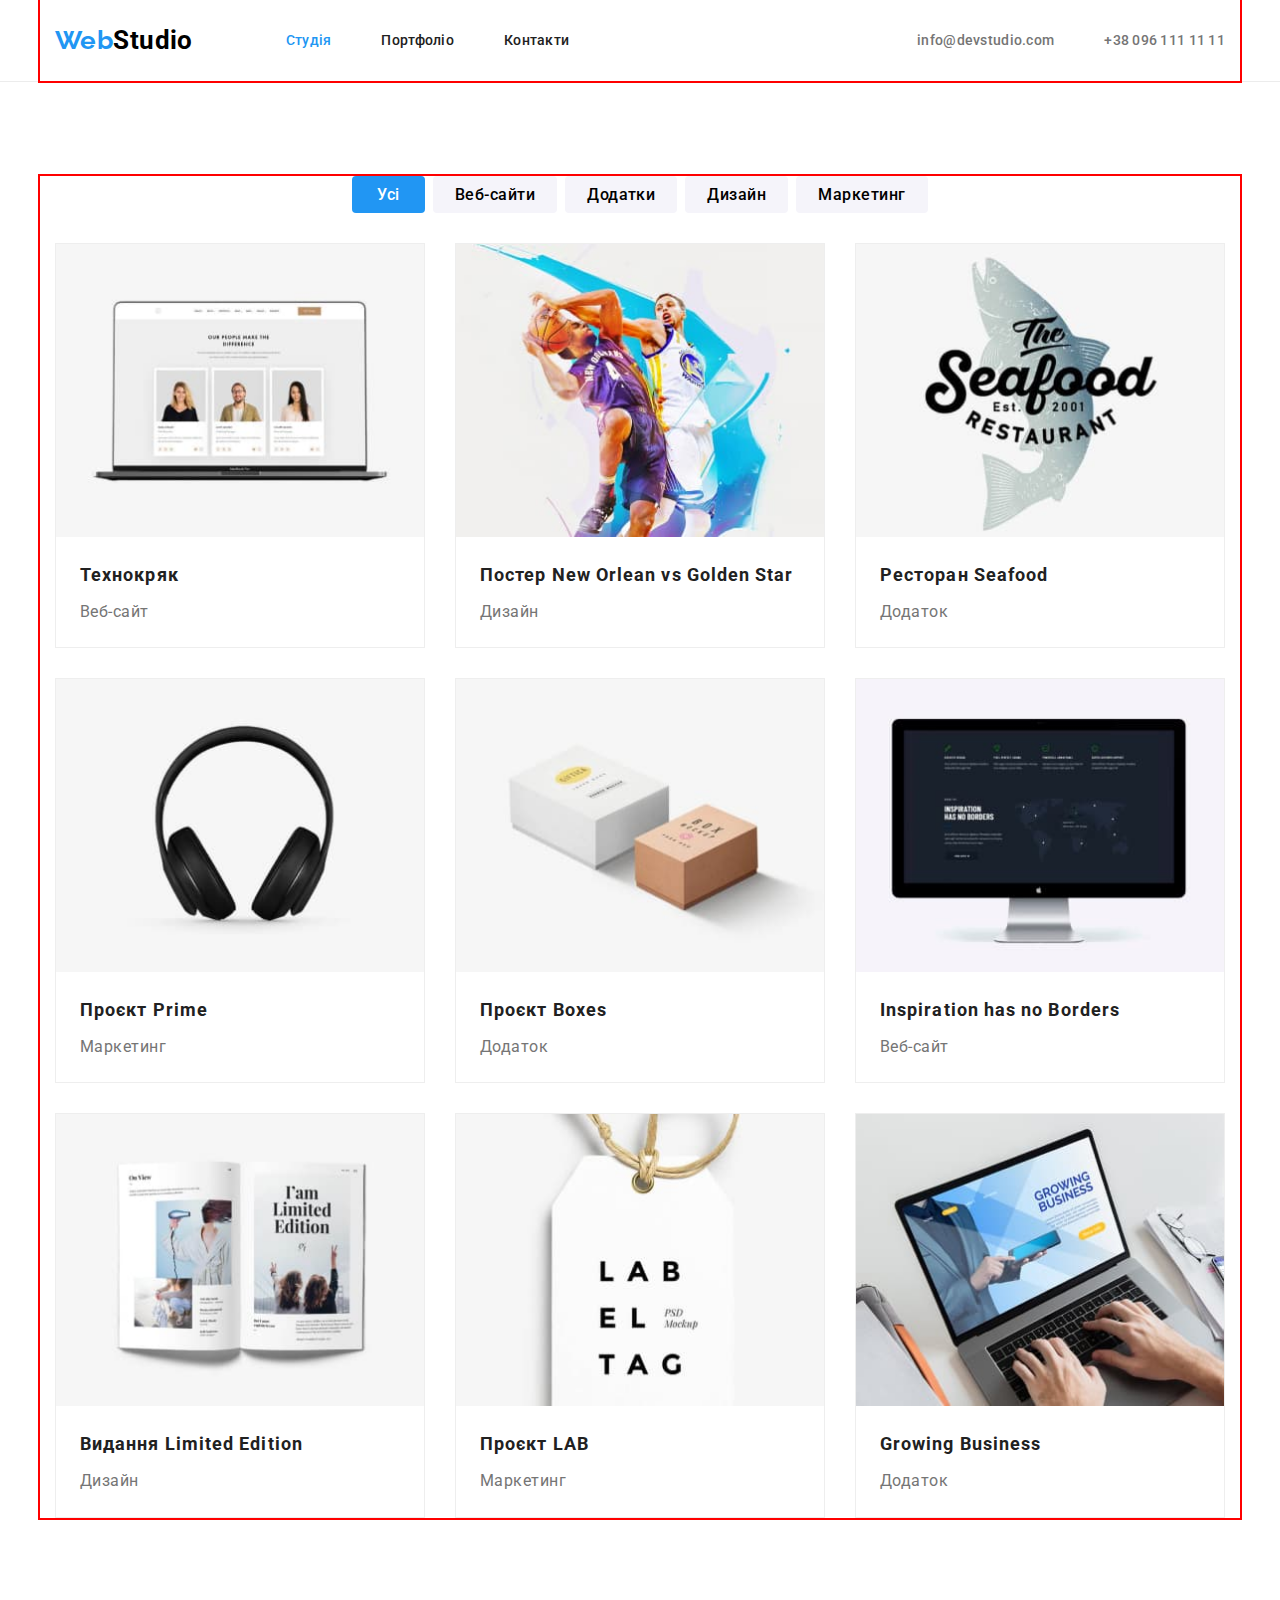
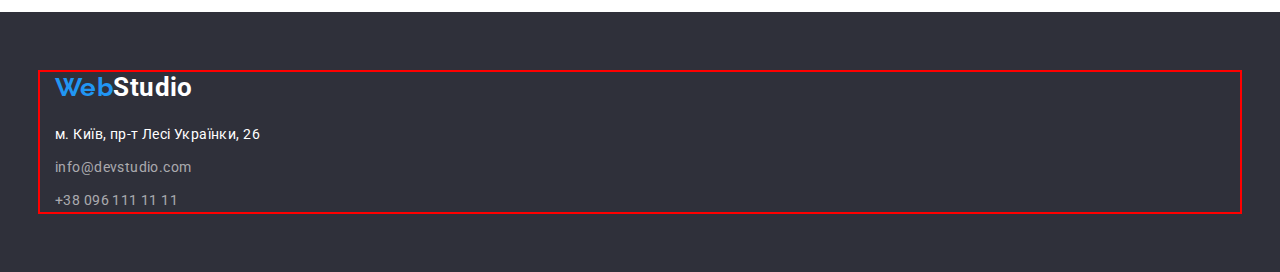
==== commit 8c9beba3: "updated styles to file portflolio html" ====
--- a/portfolio.html
+++ b/portfolio.html
@@ -64,51 +64,69 @@
             </li>
           </ul>
 
-          <ul class="list">
-            <li class="cards-list-item">
+          <ul class="cards-list list">
+            <li class="cards-list__item">
               <img src="./images/portfolio/laptop.jpg" alt="laptop" width="370" />
-              <h2 class="cards-list-header">Технокряк</h2>
-              <p class="cards-list-subtitle">Веб-сайт</p>
+              <div class="cards-list__container">            
+              <h2 class="cards-list__header">Технокряк</h2>
+              <p class="cards-list__subtitle">Веб-сайт</p>
+              </div>
             </li>
-            <li class="cards-list-item">
+            <li class="cards-list__item">
               <img src="./images/portfolio/basketball.jpg" alt="poster" width="370" />
-              <h2 class="cards-list-header">Постер New Orlean vs Golden Star</h2>
-              <p class="cards-list-subtitle">Дизайн</p>
+              <div class="cards-list__container"> 
+              <h2 class="cards-list__header">Постер New Orlean vs Golden Star</h2>
+              <p class="cards-list__subtitle">Дизайн</p>
+              </div>
             </li>
-            <li class="cards-list-item">
+            <li class="cards-list__item">
               <img src="./images/portfolio/seefood.jpg" alt="restaurant-logo" width="370" />
-              <h2 class="cards-list-header">Ресторан Seafood</h2>
-              <p class="cards-list-subtitle">Додаток</p>
+             <div class="cards-list__container"> 
+              <h2 class="cards-list__header">Ресторан Seafood</h2>
+              <p class="cards-list__subtitle">Додаток</p>
+              </div>
             </li>
-            <li class="cards-list-item">
+            <li class="cards-list__item">
               <img src="./images/portfolio/headphones.jpg" alt="headphones" width="370" />
-              <h2>Проєкт Prime</h2>
-              <p class="cards-list-subtitle">Маркетинг</p>
+             <div class="cards-list__container"> 
+              <h2 class="cards-list__header">Проєкт Prime</h2>
+              <p class="cards-list__subtitle">Маркетинг</p>
+              </div>
             </li>
-            <li class="cards-list-item">
+            <li class="cards-list__item">
               <img src="./images/portfolio/box.jpg" alt="box" width="370" />
-              <h2 class="cards-list-header">Проєкт Boxes</h2>
-              <p class="cards-list-subtitle">Додаток</p>
+             <div class="cards-list__container"> 
+              <h2 class="cards-list__header">Проєкт Boxes</h2>
+              <p class="cards-list__subtitle">Додаток</p>
+              </div>
             </li>
-            <li class="cards-list-item">
+            <li class="cards-list__item">
               <img src="./images/portfolio/monitor.jpg" alt="monitor" width="370" />
-              <h2 class="cards-list-header">Inspiration has no Borders</h2>
-              <p class="cards-list-subtitle">Веб-сайт</p>
+              <div class="cards-list__container"> 
+              <h2 class="cards-list__header">Inspiration has no Borders</h2>
+              <p class="cards-list__subtitle">Веб-сайт</p>
+              </div>
             </li>
-            <li class="cards-list-item">
+            <li class="cards-list__item">
               <img src="./images/portfolio/book.jpg" alt="book" width="370" />
-              <h2 class="cards-list-header">Видання Limited Edition</h2>
-              <p class="cards-list-subtitle">Дизайн</p>
+            <div class="cards-list__container"> 
+              <h2 class="cards-list__header">Видання Limited Edition</h2>
+              <p class="cards-list__subtitle">Дизайн</p>
+              </div>
             </li>
-            <li class="cards-list-item">
+            <li class="cards-list__item">
               <img src="./images/portfolio/tag.jpg" alt="tag" width="370" />
-              <h2 class="cards-list-header">Проєкт LAB</h2>
-              <p class="cards-list-subtitle">Маркетинг</p>
+             <div class="cards-list__container"> 
+              <h2 class="cards-list__header">Проєкт LAB</h2>
+              <p class="cards-list__subtitle">Маркетинг</p>
+              </div>
             </li>
-            <li class="cards-list-item">
+            <li class="cards-list__item">
               <img src="./images/portfolio/mackbook.jpg" alt="mackbook" width="370" />
-              <h2 class="cards-list-header">Growing Business</h2>
-              <p class="cards-list-subtitle">Додаток</p>
+              <div class="cards-list__container"> 
+              <h2 class="cards-list__header">Growing Business</h2>
+              <p class="cards-list__subtitle">Додаток</p>
+              </div>
             </li>
           </ul>
         </div>
--- a/css/style.css
+++ b/css/style.css
@@ -315,19 +315,12 @@
   margin: -1px;
 }
 .btn-list {
+  display: flex;
+  justify-content: center;
+  gap: 8px;
+  margin-bottom: 30px;
 }
 .btn-list__item {
-}
-
-.btn-list__one {
-}
-.btn-list__two {
-}
-.btn-list__three {
-}
-.btn-list__four {
-}
-.btn-list__five {
 }
 .btn {
   font-family: var(--main-font);
@@ -337,12 +330,35 @@
   line-height: 1.6;
   letter-spacing: 0.03em;
 
-  background-color: var(--btn-light);
+  padding-top: 6px;
+  padding-bottom: 6px;
+  padding-right: 22px;
+  padding-left: 22px;
+
   border-radius: 4px;
   border: none;
-}
+
+  background-color: var(--btn-light);
+}
+.btn-list__one {
+  padding-top: 6px;
+  padding-bottom: 6px;
+  padding-right: 25px;
+  padding-left: 25px;
+}
+.btn-list__two {
+}
+.btn-list__three {
+}
+.btn-list__four {
+}
+.btn-list__five {
+}
+
 .btn:hover,
 .btn:focus {
+  box-shadow: 0px 3px 1px rgba(0, 0, 0, 0.1), 0px 1px 2px rgba(0, 0, 0, 0.08), 0px 2px 2px rgba(0, 0, 0, 0.12);
+
   background-color: var(--main-hover);
   color: var(--main-white);
 }
@@ -352,23 +368,38 @@
 }
 .current-btn:hover,
 .current-btn:focus {
+  box-shadow: 0px 3px 1px rgba(0, 0, 0, 0.1), 0px 1px 2px rgba(0, 0, 0, 0.08), 0px 2px 2px rgba(0, 0, 0, 0.12);
+
   background-color: #188ce8;
 }
 /* cards */
-.list {
-}
-.cards-list-item {
+.cards-list {
+  display: flex;
+  flex-wrap: wrap;
+  gap: 30px;
+}
+.cards-list__item {
+  width: calc((100% - 60px) / 3);
+
   background: #ffffff;
   border: 1px solid #eeeeee;
 }
-.cards-list-header {
+.cards-list__container {
+  padding-top: 20px;
+  padding-bottom: 20px;
+  padding-right: 24px;
+  padding-left: 24px;
+}
+.cards-list__header {
   font-weight: 700;
   font-size: 18px;
   line-height: 2;
 
+  margin-bottom: 4px;
+
   letter-spacing: 0.06em;
 }
-.cards-list-subtitle {
+.cards-list__subtitle {
   font-size: 16px;
   line-height: 1.9;
 
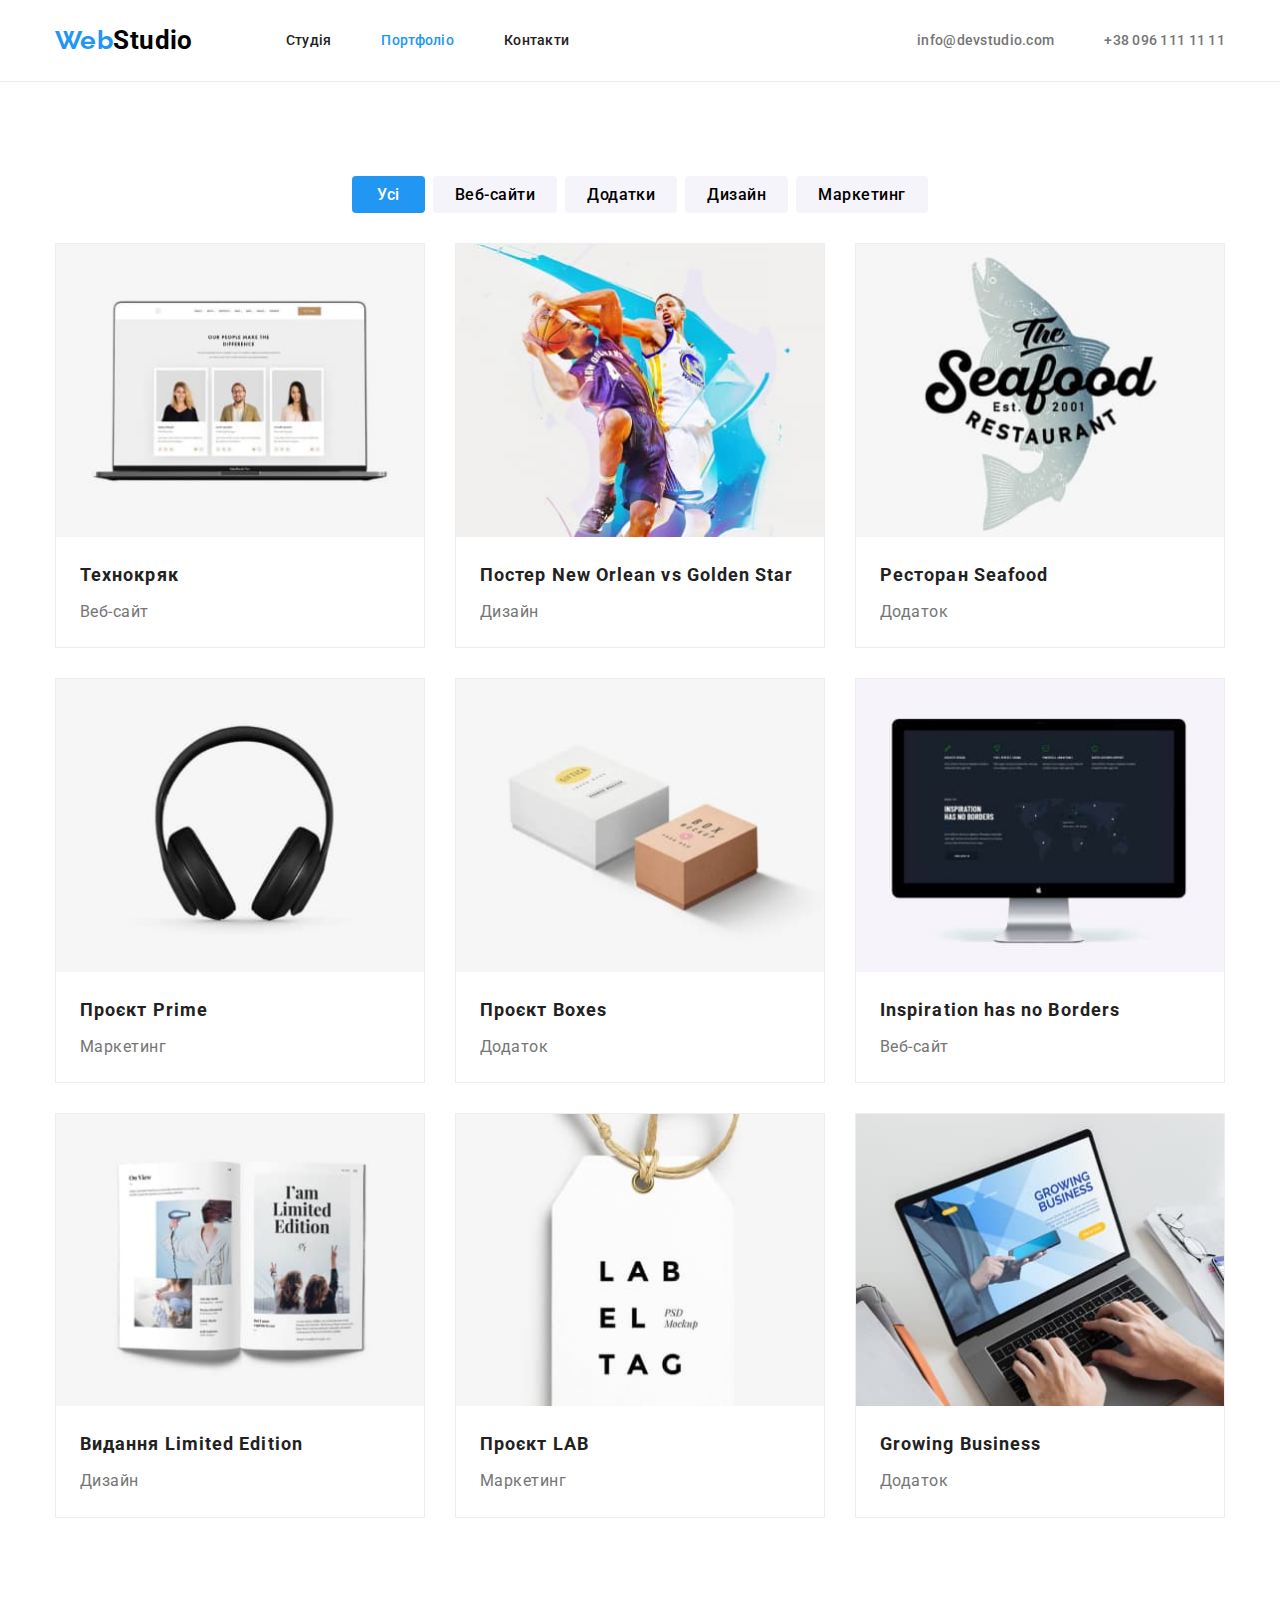
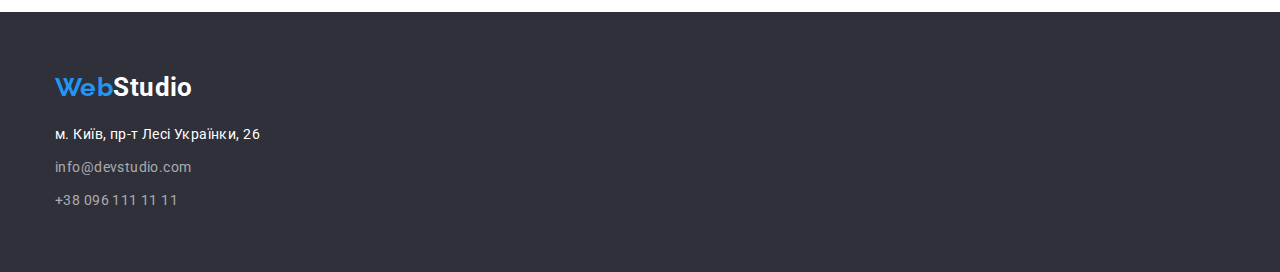
==== commit b63e76ab: "updated" ====
--- a/portfolio.html
+++ b/portfolio.html
@@ -23,10 +23,10 @@
           <a href="./index.html" class="nav-logo link"><span class="nav-span">Web</span>Studio</a>
           <ul class="nav-list list">
             <li class="nav-list__item">
-              <a href="./index.html" class="nav-list__link nav active link">Студія</a>
+              <a href="./index.html" class="nav-list__link nav link">Студія</a>
             </li>
             <li class="nav-list__item">
-              <a href="./portfolio.html" class="nav-list__link nav link">Портфоліо</a>
+              <a href="./portfolio.html" class="nav-list__link active nav link">Портфоліо</a>
             </li>
             <li class="nav-list__item">
               <a href="#" class="nav-list__link nav link">Контакти</a>
--- a/css/style.css
+++ b/css/style.css
@@ -53,8 +53,6 @@
   padding-right: 15px;
   margin-left: auto;
   margin-right: auto;
-
-  outline: 2px solid red;
 }
 
 /* header */
@@ -176,8 +174,8 @@
   color: var(--main-white);
   background-color: var(--main-hover);
 }
-.solutions-button:hover,
-.solutions-button:focus {
+.solutions__button:hover,
+.solutions__button:focus {
   background-color: #188ce8;
 }
 
@@ -216,14 +214,13 @@
 }
 .advantages-list__header {
   font-weight: 700;
-  font-size: 14px;
+
   line-height: 1.2;
   text-transform: uppercase;
 
   margin-bottom: 10px;
 }
 .advantages-list__subtitle {
-  font-size: 14px;
   line-height: 1.7;
 
   width: 270px;
@@ -246,7 +243,6 @@
 }
 .work-list {
   display: flex;
-  flex-wrap: wrap;
   gap: 30px;
 }
 .work-list__item {
@@ -381,8 +377,8 @@
 .cards-list__item {
   width: calc((100% - 60px) / 3);
 
+  border: 1px solid #eeeeee;
   background: #ffffff;
-  border: 1px solid #eeeeee;
 }
 .cards-list__container {
   padding-top: 20px;
@@ -429,10 +425,7 @@
 
   color: var(--main-hover);
 }
-.address {
-}
-.list {
-}
+
 .f-nav {
   line-height: 1.7;
 }
